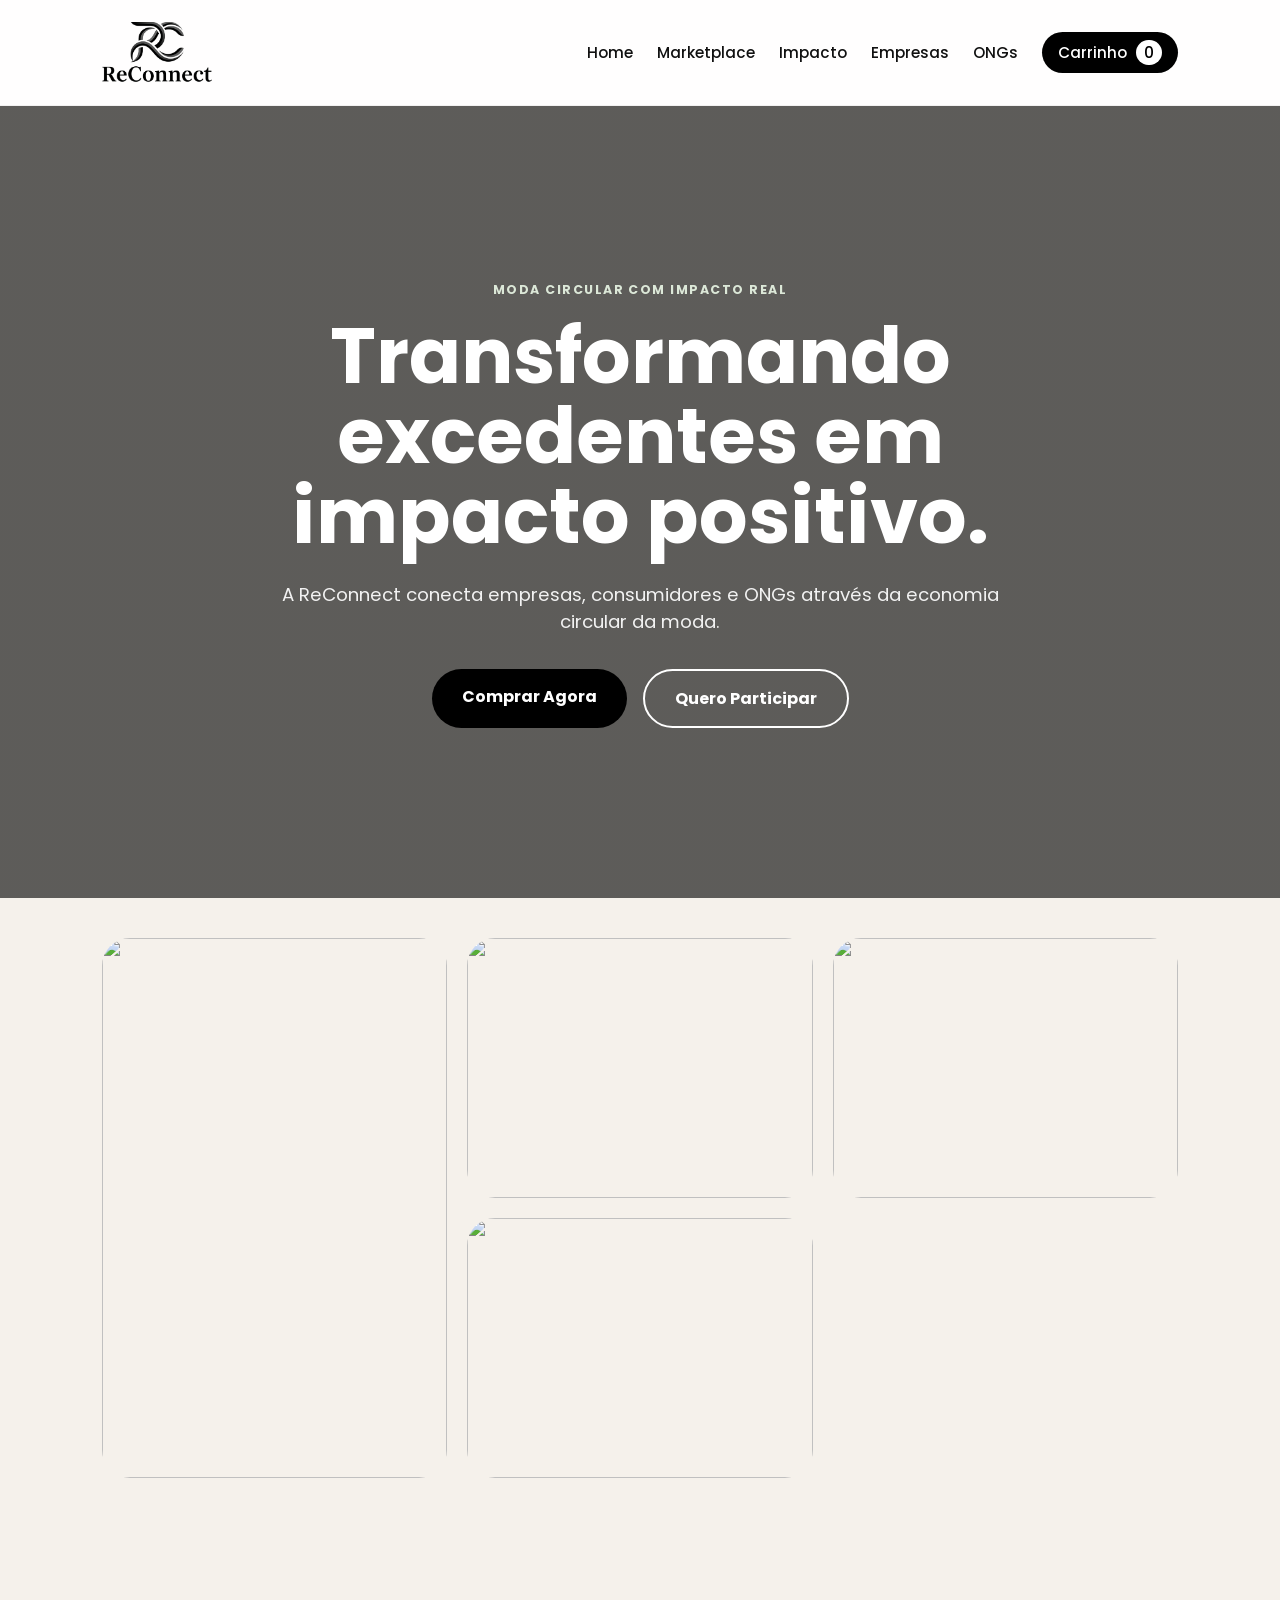
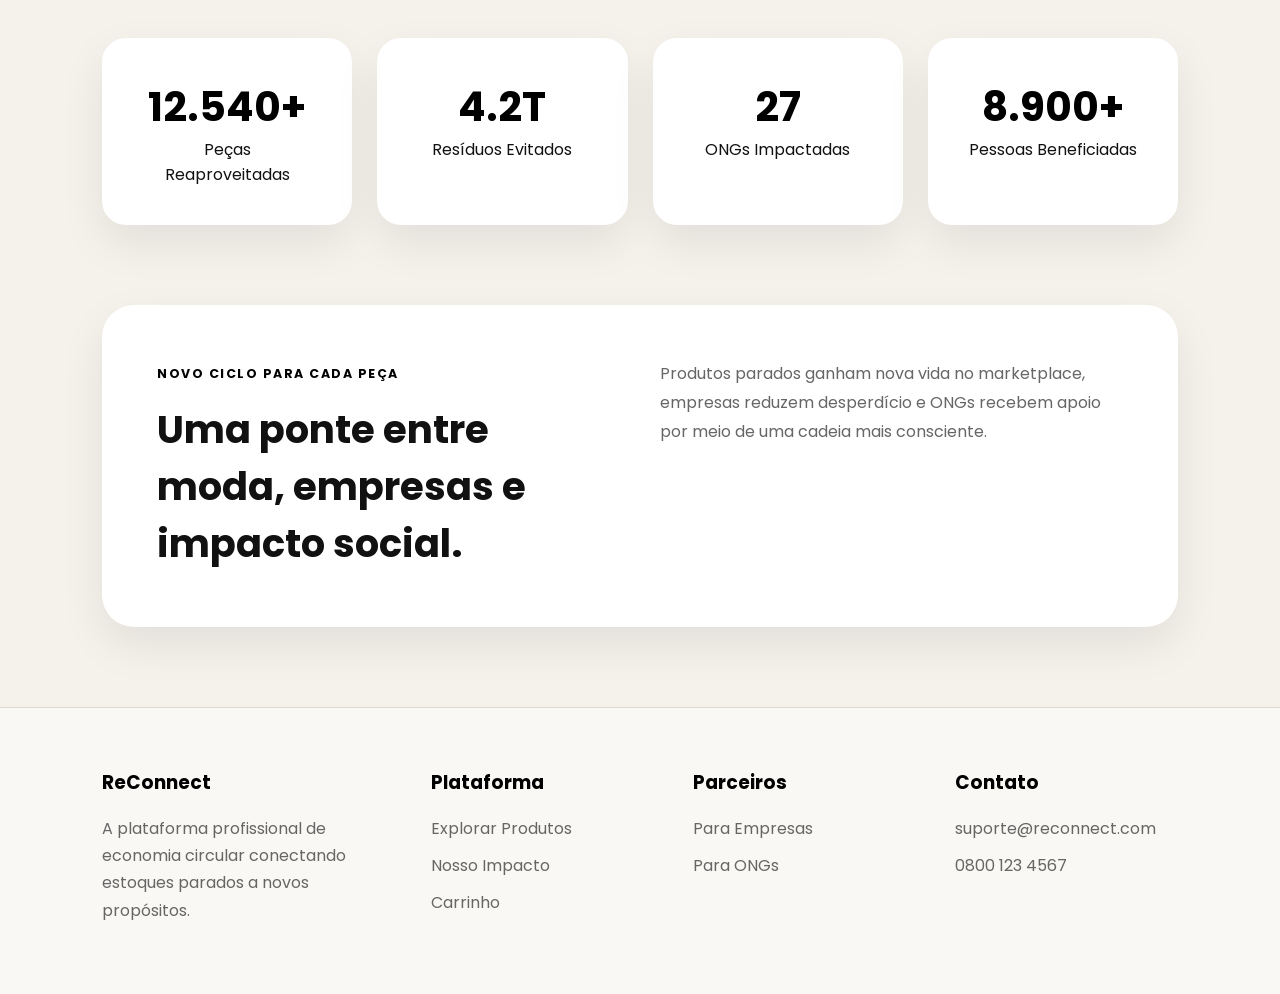
==== index.html @ 25c0dd6e "site reconnect completo" ====
<!DOCTYPE html>
<html lang="pt-br">
<head>
  <meta charset="UTF-8">
  <meta name="viewport" content="width=device-width, initial-scale=1.0">
  <title>ReConnect</title>
  <link rel="stylesheet" href="css/style.css">
  <link href="https://fonts.googleapis.com/css2?family=Poppins:wght@300;400;500;600;700&display=swap" rel="stylesheet">
</head>
<body>

<header>
  <nav class="navbar">
    <a class="brand" href="index.html">
  <img src="img/LogoReconnect.png" alt="ReConnect Logo">

</a>

    <button class="menu-toggle" onclick="toggleMenu()">☰</button>

    <ul class="nav-links" id="navLinks">
      <li><a href="index.html">Home</a></li>
      <li><a href="marketplace.html">Marketplace</a></li>
      <li><a href="impacto.html">Impacto</a></li>
      <li><a href="empresas.html">Empresas</a></li>
      <li><a href="ongs.html">ONGs</a></li>
      <li><a class="nav-cart" href="cart.html">Carrinho <span id="cartCount">0</span></a></li>
    </ul>
  </nav>
</header>


<section class="hero">
  <div class="hero-content reveal">
    <span class="eyebrow">Moda circular com impacto real</span>
    <h1>Transformando excedentes em impacto positivo.</h1>
    <p>A ReConnect conecta empresas, consumidores e ONGs através da economia circular da moda.</p>
    <div class="hero-buttons">
      <a href="marketplace.html" class="btn-primary">Comprar Agora</a>
      <a href="ongs.html" class="btn-secondary">Quero Participar</a>
    </div>
  </div>
</section>

<section class="gallery-home">

  <div class="gallery-card large">
    <img src="https://images.unsplash.com/photo-1496747611176-843222e1e57c?q=80&w=1600&auto=format&fit=crop">
  </div>

  <div class="gallery-card">
    <img src="https://images.unsplash.com/photo-1529139574466-a303027c1d8b?q=80&w=1200&auto=format&fit=crop">
  </div>

  <div class="gallery-card">
    <img src="https://images.unsplash.com/photo-1515886657613-9f3515b0c78f?q=80&w=1200&auto=format&fit=crop">
  </div>

  <div class="gallery-card">
    <img src="https://images.unsplash.com/photo-1521572163474-6864f9cf17ab?q=80&w=1200&auto=format&fit=crop">
  </div>

</section>

<section class="metrics reveal">
  <div class="metric-card"><h3>12.540+</h3><p>Peças Reaproveitadas</p></div>
  <div class="metric-card"><h3>4.2T</h3><p>Resíduos Evitados</p></div>
  <div class="metric-card"><h3>27</h3><p>ONGs Impactadas</p></div>
  <div class="metric-card"><h3>8.900+</h3><p>Pessoas Beneficiadas</p></div>
</section>

<section class="home-block reveal">
  <div>
    <span class="eyebrow dark">Novo ciclo para cada peça</span>
    <h2>Uma ponte entre moda, empresas e impacto social.</h2>
  </div>
  <p>Produtos parados ganham nova vida no marketplace, empresas reduzem desperdício e ONGs recebem apoio por meio de uma cadeia mais consciente.</p>
</section>


<footer class="footer">
  <div class="footer-grid">
    <div>
      <h3>ReConnect</h3>
      <p>A plataforma profissional de economia circular conectando estoques parados a novos propósitos.</p>
    </div>

    <div>
      <h3>Plataforma</h3>
      <a href="marketplace.html">Explorar Produtos</a>
      <a href="impacto.html">Nosso Impacto</a>
      <a href="cart.html">Carrinho</a>
    </div>

    <div>
      <h3>Parceiros</h3>
      <a href="empresas.html">Para Empresas</a>
      <a href="ongs.html">Para ONGs</a>
    </div>

    <div>
      <h3>Contato</h3>
      <p>suporte@reconnect.com</p>
      <p>0800 123 4567</p>
    </div>
  </div>
</footer>

<script src="js/script.js"></script>
</body>
</html>
---- css/style.css ----
*{
  margin:0;
  padding:0;
  box-sizing:border-box;
  font-family:'Poppins',sans-serif;
}

:root{
  --bg:#f5f1eb;
  --card:#ffffff;
  --text:#111111;
  --muted:#666666;

  --green:#000000;
  --green-soft:#2b2b2b;

  --sand:#e4d6c1;
  --line:#ded8cd;

  --shadow:0 18px 45px rgba(0,0,0,.08);
}

html{
  scroll-behavior:smooth;
}

body{
  background:var(--bg);
  color:var(--text);
}

.navbar{
  display:flex;
  justify-content:space-between;
  align-items:center;
  padding:22px 8%;
  background:rgba(255,255,255,.92);
  backdrop-filter:blur(16px);
  position:sticky;
  top:0;
  z-index:999;
  border-bottom:1px solid rgba(0,0,0,.05);
}

.brand{
  display:flex;
  align-items:center;
  gap:12px;
  color:var(--green);
  text-decoration:none;
  font-weight:700;
  font-size:1.2rem;
}

.brand img{
  width: 110px;
  height: 61px;

}


.nav-links{
  display:flex;
  gap:24px;
  list-style:none;
  align-items:center;
}

.nav-links a{
  color:var(--text);
  text-decoration:none;
  font-weight:500;
  font-size:.95rem;
}

.nav-links a:hover{
  color:var(--green);
}

.nav-cart{
  padding:10px 16px;
  background:var(--green);
  color:white !important;
  border-radius:999px;
}

#cartCount{
  background:white;
  color:var(--green);
  padding:2px 8px;
  border-radius:999px;
  margin-left:5px;
}

.menu-toggle{
  display:none;
  background:transparent;
  color:var(--text);
  width:auto;
  margin:0;
  font-size:1.5rem;
}

.hero{
  min-height:88vh;
  display:flex;
  justify-content:center;
  align-items:center;
  text-align:center;
  padding:120px 8%;
  background:
  linear-gradient(rgba(0,0,0,.62),rgba(0,0,0,.62)),
  url('https://images.unsplash.com/photo-1483985988355-763728e1935b?q=80&w=1600&auto=format&fit=crop');
  background-size:cover;
  background-position:center;
  color:white;
}

.eyebrow{
  display:inline-block;
  margin-bottom:18px;
  letter-spacing:.12em;
  text-transform:uppercase;
  font-size:.78rem;
  font-weight:700;
  color:#dce8d8;
}

.eyebrow.dark{
  color:var(--green);
}

.hero h1{
  font-size:clamp(2.7rem,6vw,5.2rem);
  line-height:1.04;
  max-width:950px;
  margin:auto;
}

.hero p{
  max-width:720px;
  margin:24px auto 34px;
  font-size:1.15rem;
  opacity:.92;
}

.hero-buttons{
  display:flex;
  justify-content:center;
  gap:16px;
  flex-wrap:wrap;
}

.btn-primary,.btn-secondary{
  display:inline-block;
  padding:15px 30px;
  border-radius:999px;
  text-decoration:none;
  font-weight:700;
  transition:.25s;
}

.btn-primary{
  background:var(--green);
  color:white;
}

.btn-secondary{
  border:2px solid white;
  color:white;
}

.btn-primary:hover,.btn-secondary:hover,.product-card:hover{
  transform:translateY(-5px);
}

.metrics,.impact-grid{
  display:grid;
  grid-template-columns:repeat(auto-fit,minmax(230px,1fr));
  gap:25px;
  padding:80px 8%;
}

.metric-card,.impact-card{
  background:var(--card);
  padding:38px;
  border-radius:24px;
  text-align:center;
  box-shadow:var(--shadow);
}

.metric-card h3,.impact-card h2{
  font-size:2.55rem;
  color:var(--green);
}

.home-block{
  margin:0 8% 80px;
  padding:55px;
  background:var(--card);
  border-radius:32px;
  display:grid;
  grid-template-columns:1fr 1fr;
  gap:40px;
  box-shadow:var(--shadow);
}

.home-block h2{
  font-size:2.4rem;
}

.home-block p{
  color:var(--muted);
  line-height:1.8;
}

.shop-hero{
  padding:80px 8% 50px;
  display:grid;
  grid-template-columns:1.4fr .6fr;
  gap:30px;
  align-items:stretch;
}

.shop-hero-text{
  background:
  linear-gradient(135deg,rgba(13,75,45,.92),rgba(23,33,27,.92)),
  url('https://images.unsplash.com/photo-1496747611176-843222e1e57c?q=80&w=1600&auto=format&fit=crop');
  background-size:cover;
  background-position:center;
  color:white;
  padding:70px;
  border-radius:34px;
  min-height:380px;
  display:flex;
  flex-direction:column;
  justify-content:center;
}

.shop-hero-text h1{
  font-size:clamp(2.4rem,5vw,4.5rem);
  line-height:1.05;
  max-width:820px;
}

.shop-hero-text p{
  margin-top:20px;
  max-width:650px;
  opacity:.9;
}

.shop-highlight-card{
  background:var(--card);
  border-radius:34px;
  padding:45px;
  box-shadow:var(--shadow);
  display:flex;
  flex-direction:column;
  justify-content:flex-end;
}

.shop-highlight-card h3{
  font-size:2rem;
  color:var(--green);
}

.shop-highlight-card p{
  margin:15px 0 25px;
  color:var(--muted);
}

.shop-highlight-card a{
  color:white;
  background:var(--green);
  padding:14px 22px;
  border-radius:999px;
  text-decoration:none;
  text-align:center;
  font-weight:700;
}

.shop-controls{
  margin:0 8% 20px;
  background:white;
  padding:22px;
  border-radius:24px;
  display:grid;
  grid-template-columns:1fr 220px 220px;
  gap:16px;
  box-shadow:var(--shadow);
}

.shop-controls input,.shop-controls select{
  width:100%;
  padding:15px;
  border:1px solid var(--line);
  border-radius:14px;
  background:#fff;
}

.catalog-section{
  padding:50px 8% 90px;
}

.section-heading{
  display:flex;
  justify-content:space-between;
  align-items:end;
  gap:30px;
  margin-bottom:35px;
}

.section-heading h2,.page h1{
  font-size:clamp(2.2rem,4vw,3.8rem);
}

.section-heading p,.subtitle{
  color:var(--muted);
  line-height:1.7;
}

.product-grid{
  display:grid;
  grid-template-columns:repeat(auto-fit,minmax(260px,1fr));
  gap:28px;
}

.product-card{
  background:white;
  border-radius:28px;
  overflow:hidden;
  box-shadow:var(--shadow);
  transition:.25s;
  position:relative;
}

.product-image-wrap{
  height:300px;
  overflow:hidden;
  position:relative;
}

.product-image-wrap img{
  width:100%;
  height:100%;
  object-fit:cover;
  display:block;
  transition:.35s;
}

.product-card:hover img{
  transform:scale(1.05);
}

.product-badge{
  position:absolute;
  top:18px;
  left:18px;
  background:rgba(255,255,255,.92);
  color:var(--green);
  padding:8px 12px;
  border-radius:999px;
  font-size:.75rem;
  font-weight:700;
}

.product-info{
  padding:22px;
}

.product-info h3{
  font-size:1.05rem;
  min-height:54px;
}

.product-meta{
  display:flex;
  justify-content:space-between;
  gap:10px;
  color:var(--muted);
  margin:10px 0;
  font-size:.84rem;
}

.price-area{
  display:flex;
  align-items:center;
  gap:12px;
  margin:14px 0 18px;
}

.current-price{
  color:var(--green);
  font-weight:800;
  font-size:1.2rem;
}

.old-price{
  text-decoration:line-through;
  opacity:.45;
}

.discount{
  margin-left:auto;
  color:white;
  background:var(--green-soft);
  padding:5px 8px;
  border-radius:999px;
  font-size:.75rem;
  font-weight:700;
}

.product-card button,.modern-form button,button{
  width:100%;
  padding:15px;
  border:none;
  border-radius:14px;
  background:var(--text);
  color:white;
  cursor:pointer;
  font-weight:700;
  transition:.25s;
}

.product-card button:hover,.modern-form button:hover,button:hover{
  background:var(--green);
}

.page{
  padding:80px 8%;
  text-align:center;
}

.big-card{
  margin:50px auto 0;
  background:white;
  padding:50px;
  border-radius:30px;
  max-width:1000px;
  text-align:left;
  box-shadow:var(--shadow);
}

.big-card p{
  margin-top:18px;
  color:var(--muted);
  line-height:1.8;
}

.timeline,.info-strip{
  margin:40px auto 0;
  max-width:1100px;
  display:grid;
  grid-template-columns:repeat(auto-fit,minmax(220px,1fr));
  gap:18px;
}

.timeline div,.info-strip div{
  background:white;
  padding:26px;
  border-radius:22px;
  box-shadow:var(--shadow);
  text-align:left;
}

.timeline strong,.info-strip strong{
  display:block;
  color:var(--green);
  font-size:1.5rem;
}

.timeline span,.info-strip span{
  color:var(--muted);
}

.modern-form{
  background:white;
  padding:45px;
  border-radius:28px;
  max-width:1000px;
  margin:45px auto;
  box-shadow:var(--shadow);
  text-align:left;
}

.form-grid{
  display:grid;
  grid-template-columns:repeat(auto-fit,minmax(250px,1fr));
  gap:22px;
}

label,.full-label{
  display:block;
  margin-bottom:9px;
  font-weight:700;
}

input,select,textarea{
  width:100%;
  padding:15px;
  border:1px solid var(--line);
  border-radius:14px;
  background:white;
}

textarea{
  margin-bottom:20px;
  resize:vertical;
  min-height:110px;
}

.cart-layout{
  display:grid;
  grid-template-columns:1fr 360px;
  gap:30px;
  margin-top:45px;
  text-align:left;
}

.cart-item{
  background:white;
  padding:22px;
  border-radius:22px;
  box-shadow:var(--shadow);
  display:grid;
  grid-template-columns:80px 1fr auto;
  gap:18px;
  align-items:center;
  margin-bottom:18px;
}

.cart-item img{
  width:80px;
  height:80px;
  object-fit:cover;
  border-radius:16px;
}

.cart-actions{
  display:flex;
  gap:8px;
  align-items:center;
}

.qty-btn,.remove-btn,.ghost-btn{
  width:auto;
  padding:10px 14px;
  margin:0;
}

.remove-btn,.ghost-btn{
  background:transparent;
  color:var(--green);
  border:1px solid var(--green);
}

.cart-summary{
  background:white;
  border-radius:28px;
  padding:30px;
  box-shadow:var(--shadow);
  height:max-content;
  position:sticky;
  top:110px;
}

.summary-line,.summary-total{
  display:flex;
  justify-content:space-between;
  padding:18px 0;
  border-bottom:1px solid var(--line);
}

.summary-total{
  font-size:1.3rem;
  border-bottom:none;
}

.full{
  width:100%;
  text-align:center;
  margin:20px 0 12px;
}

.empty-cart{
  background:white;
  padding:35px;
  border-radius:24px;
  box-shadow:var(--shadow);
  text-align:center;
  color:var(--muted);
}

.footer{
  padding:60px 8%;
  border-top:1px solid var(--line);
  background:#faf8f4;
}

.footer-grid{
  display:grid;
  grid-template-columns:1.3fr 1fr 1fr 1fr;
  gap:40px;
}

.footer h3{
  color:var(--green);
  margin-bottom:18px;
}

.footer a,.footer p{
  display:block;
  text-decoration:none;
  color:var(--muted);
  margin-bottom:10px;
  line-height:1.7;
}

.reveal{
  animation:fadeUp .7s ease both;
}

@keyframes fadeUp{
  from{opacity:0;transform:translateY(18px)}
  to{opacity:1;transform:translateY(0)}
}

@media(max-width:900px){
  .menu-toggle{display:block}
  .navbar{align-items:flex-start}
  .nav-links{
    display:none;
    width:100%;
    flex-direction:column;
    gap:10px;
    margin-top:15px;
  }
  .nav-links.open{display:flex}
  .shop-hero,.home-block,.cart-layout,.shop-controls,.footer-grid{
    grid-template-columns:1fr;
  }
  .shop-hero-text{
    padding:45px;
  }
  .section-heading{
    display:block;
  }
}

@media(max-width:600px){
  .navbar{
    padding:18px 6%;
  }
  .hero,.page,.catalog-section{
    padding-left:6%;
    padding-right:6%;
  }
  .hero h1{
    font-size:2.5rem;
  }
  .metrics,.impact-grid{
    padding-left:6%;
    padding-right:6%;
  }
  .modern-form,.big-card{
    padding:28px;
  }
  .cart-item{
    grid-template-columns:1fr;
  }
}

.gallery-home{
  padding: 40px 8% 80px;

  display:grid;

  grid-template-columns:
  repeat(3,1fr);

  grid-auto-rows:260px;

  gap:20px;
}

.gallery-card{
  overflow:hidden;
  border-radius:28px;
  position:relative;
}

.gallery-card.large{
  grid-row: span 2;
}

.gallery-card img{
  width:100%;
  height:100%;
  object-fit:cover;

  transition:.4s;
}

.gallery-card:hover img{
  transform:scale(1.05);
}
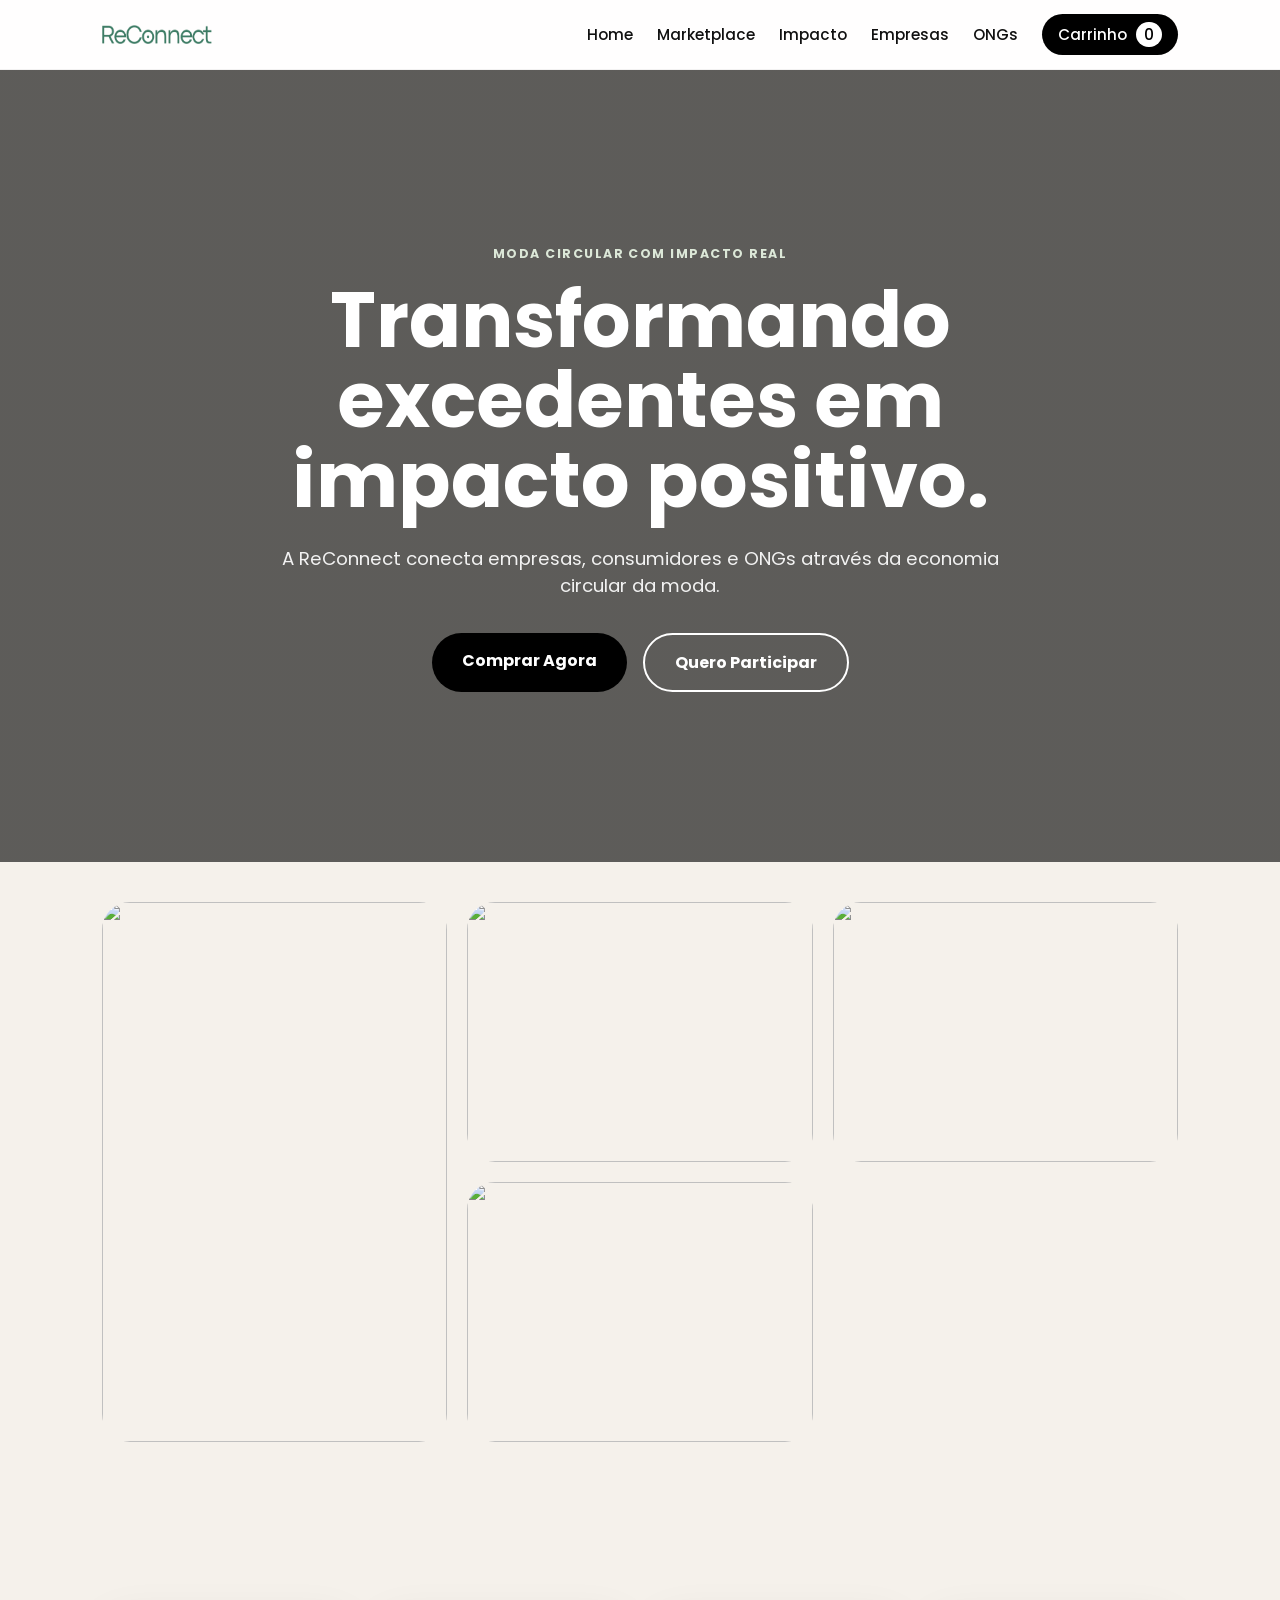
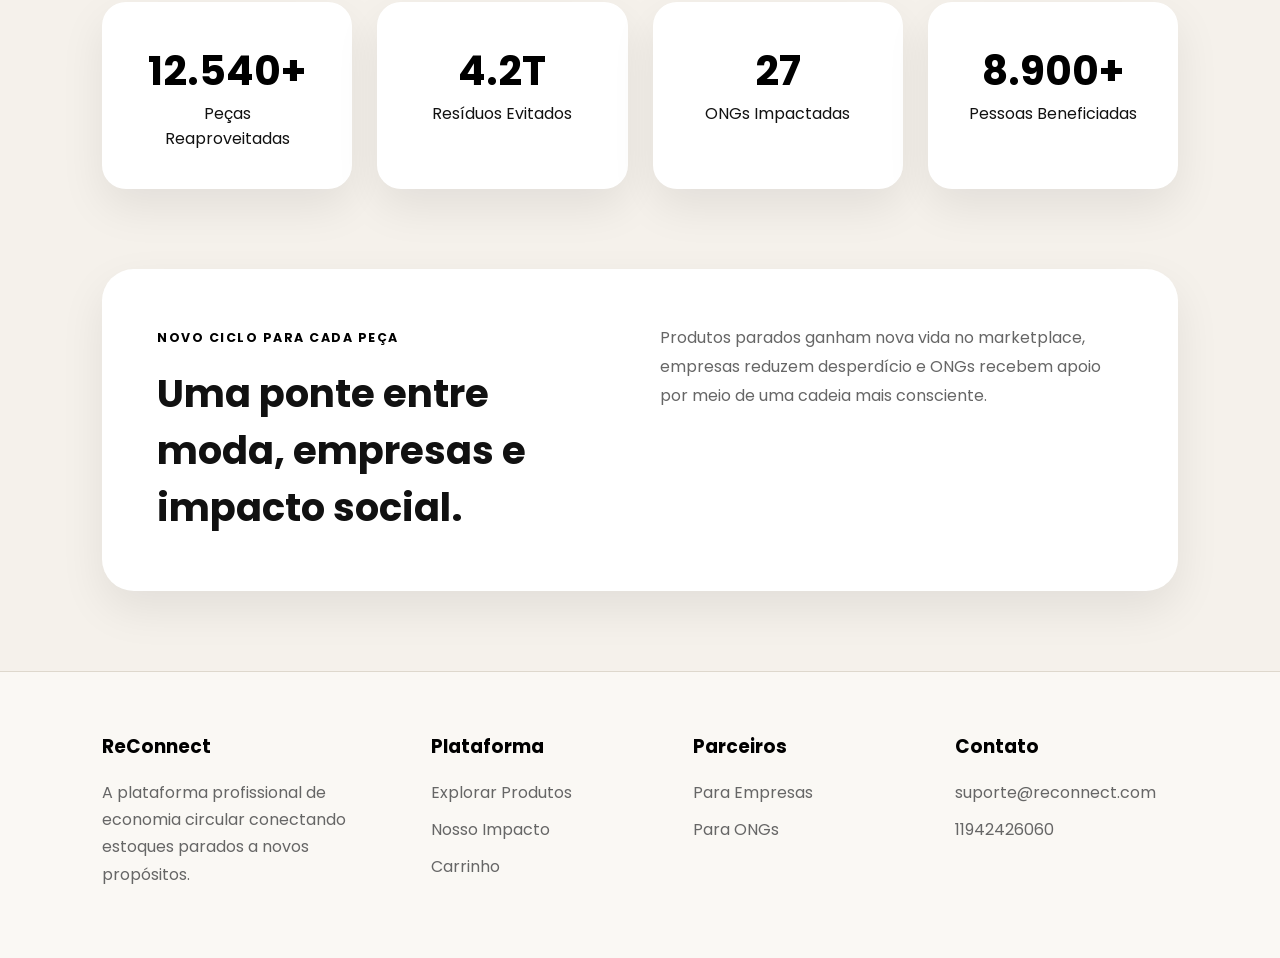
==== commit 5f1bc541: "Feito" ====
--- a/index.html
+++ b/index.html
@@ -5,6 +5,7 @@
   <meta name="viewport" content="width=device-width, initial-scale=1.0">
   <title>ReConnect</title>
   <link rel="stylesheet" href="css/style.css">
+  <link rel="shortcut icon" href="img/Favicon.jpeg" type="image/x-icon">
   <link href="https://fonts.googleapis.com/css2?family=Poppins:wght@300;400;500;600;700&display=swap" rel="stylesheet">
 </head>
 <body>
@@ -49,7 +50,7 @@
   </div>
 
   <div class="gallery-card">
-    <img src="https://images.unsplash.com/photo-1529139574466-a303027c1d8b?q=80&w=1200&auto=format&fit=crop">
+    <img src="img/TOP ACADEMIA FEMININO BÁSICO FITNESS YOGA CROPPED NADADOR SUPLEX LEGGING.jpg">
   </div>
 
   <div class="gallery-card">
@@ -57,7 +58,7 @@
   </div>
 
   <div class="gallery-card">
-    <img src="https://images.unsplash.com/photo-1521572163474-6864f9cf17ab?q=80&w=1200&auto=format&fit=crop">
+    <img src="img/Calça Legging De Academia Desporto Esportiva Cintura Alta Lisa Zero Transparência.jpg">
   </div>
 
 </section>
@@ -101,7 +102,7 @@
     <div>
       <h3>Contato</h3>
       <p>suporte@reconnect.com</p>
-      <p>0800 123 4567</p>
+      <p>11942426060</p>
     </div>
   </div>
 </footer>
--- a/css/style.css
+++ b/css/style.css
@@ -55,7 +55,7 @@
 
 .brand img{
   width: 110px;
-  height: 61px;
+  height: 19px;
 
 }
 
@@ -704,4 +704,5 @@
 
 .gallery-card:hover img{
   transform:scale(1.05);
-}+}
+.pix-box{background:#f5f5f5;padding:20px;border-radius:12px;margin:20px 0;word-break:break-all;font-weight:600;}#pixMessage{color:green;font-weight:600;margin-top:10px;}
